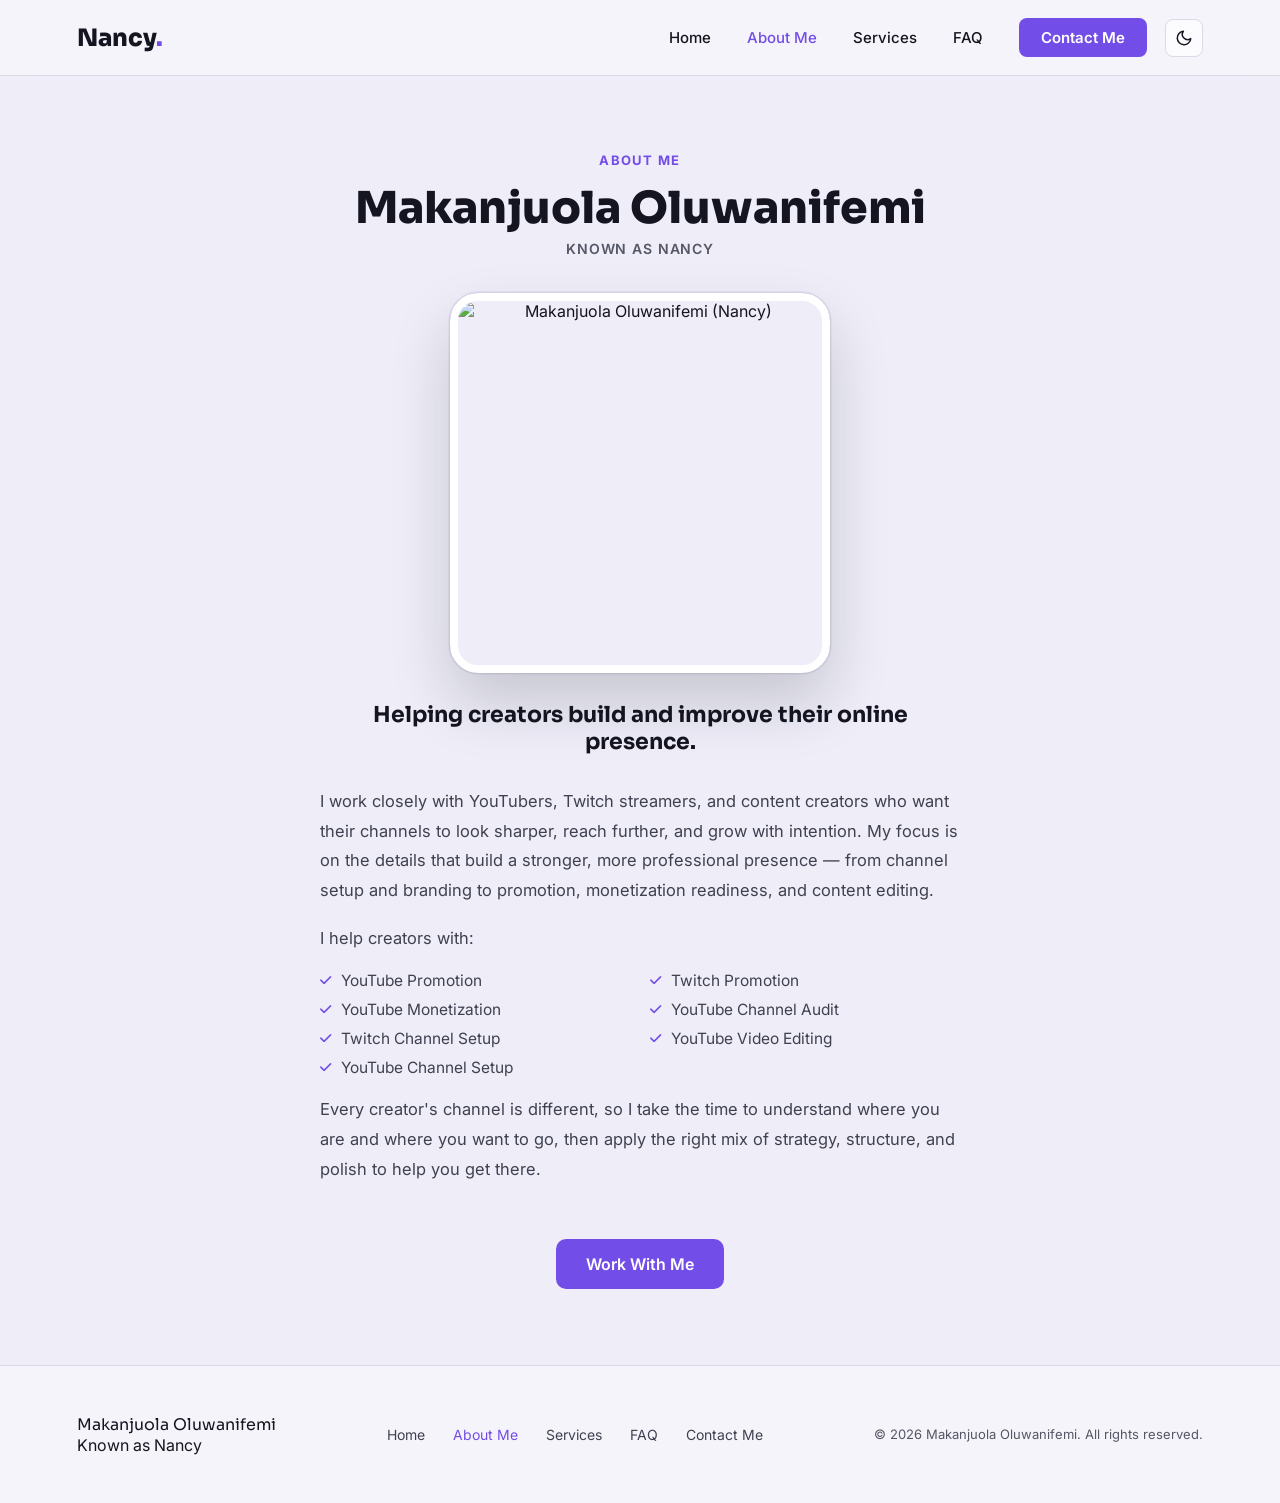
==== about.html @ aa745206 "Add files via upload" ====
<!DOCTYPE html>
<html lang="en">
<head>
<meta charset="utf-8">
<meta name="viewport" content="width=device-width, initial-scale=1">
<script>(function () {
  try {
    var t = localStorage.getItem("theme");
    if (t !== "light" && t !== "dark") {
      t = window.matchMedia("(prefers-color-scheme: dark)").matches ? "dark" : "light";
    }
    document.documentElement.setAttribute("data-site-theme", t);
  } catch (e) {}
})();</script>
<title>About Me — Makanjuola Oluwanifemi (Nancy)</title>
<link rel="icon" type="image/x-icon" href="assets/favicon/favicon.ico">
<link rel="icon" type="image/png" sizes="16x16" href="assets/favicon/favicon-16x16.png">
<link rel="icon" type="image/png" sizes="32x32" href="assets/favicon/favicon-32x32.png">
<link rel="apple-touch-icon" sizes="180x180" href="assets/favicon/apple-touch-icon.png">
<link rel="icon" type="image/png" sizes="192x192" href="assets/favicon/android-chrome-192x192.png">
<link rel="icon" type="image/png" sizes="512x512" href="assets/favicon/android-chrome-512x512.png">
<meta name="description" content="Makanjuola Oluwanifemi, known as Nancy, helps YouTubers, Twitch streamers, and content creators improve their online presence.">
<link rel="preconnect" href="https://fonts.googleapis.com">
<link rel="preconnect" href="https://fonts.gstatic.com" crossorigin>
<link href="https://fonts.googleapis.com/css2?family=Sora:wght@400;600;700;800&family=Inter:wght@400;500;600&display=swap" rel="stylesheet">
<link rel="stylesheet" href="https://cdnjs.cloudflare.com/ajax/libs/font-awesome/6.5.1/css/all.min.css" integrity="sha512-DTOQO9RWCH3ppGqcWaEA1BIZOC6xxalwEsw9c2QQeAIftl+Vegovlnee1c9QX4TctnWMn13TZye+giMm8e2LwA==" crossorigin="anonymous" referrerpolicy="no-referrer">
<link rel="stylesheet" href="style.css">
</head>
<body>

<!-- HEADER -->
<header class="site-header">
  <a href="index.html" class="brand">Nancy<span class="brand-dot">.</span></a>

  <div class="header-controls">
  <nav class="nav-desktop" aria-label="Primary">
    <a href="index.html">Home</a>
    <a href="about.html" aria-current="page">About Me</a>
    <a href="services.html">Services</a>
    <a href="faq.html">FAQ</a>
    <a href="contact.html" class="nav-cta">Contact Me</a>
  </nav>

    <button id="themeToggle" class="theme-toggle" type="button" aria-label="Switch to dark mode">
      <svg class="theme-icon-dark" viewBox="0 0 24 24" fill="none" stroke="currentColor" stroke-width="2" stroke-linecap="round" stroke-linejoin="round" aria-hidden="true"><path d="M21 12.79A9 9 0 1 1 11.21 3 7 7 0 0 0 21 12.79z"></path></svg>
      <svg class="theme-icon-light" viewBox="0 0 24 24" fill="none" stroke="currentColor" stroke-width="2" stroke-linecap="round" stroke-linejoin="round" aria-hidden="true"><circle cx="12" cy="12" r="5"></circle><line x1="12" y1="1" x2="12" y2="3"></line><line x1="12" y1="21" x2="12" y2="23"></line><line x1="4.22" y1="4.22" x2="5.64" y2="5.64"></line><line x1="18.36" y1="18.36" x2="19.78" y2="19.78"></line><line x1="1" y1="12" x2="3" y2="12"></line><line x1="21" y1="12" x2="23" y2="12"></line><line x1="4.22" y1="19.78" x2="5.64" y2="18.36"></line><line x1="18.36" y1="5.64" x2="19.78" y2="4.22"></line></svg>
    </button>

      <button id="menuToggle" class="menu-toggle" aria-label="Toggle menu" aria-expanded="false" aria-controls="mobileNav">
    <i class="fa-solid fa-bars" id="menuIcon" aria-hidden="true"></i>
  </button>
  </div>
</header>

<nav id="mobileNav" class="nav-mobile" aria-label="Mobile" hidden>
  <a href="index.html">Home</a>
  <a href="about.html" aria-current="page">About Me</a>
  <a href="services.html">Services</a>
  <a href="faq.html">FAQ</a>
  <a href="contact.html" class="mobile-contact">Contact Me</a>
</nav>

<main>
  <!-- ABOUT -->
  <section class="about-hero">
    <div class="about-hero-inner">
      <span class="section-kicker">About Me</span>
      <h1>Makanjuola Oluwanifemi</h1>
      <p class="about-alias">Known as Nancy</p>

      <div class="about-photo-frame">
        <div class="about-photo-pulse" aria-hidden="true"></div>
        <div class="about-portrait">
          <img src="assets/profile.jpg" alt="Makanjuola Oluwanifemi (Nancy)">
        </div>
      </div>

      <p class="about-tagline">Helping creators build and improve their online presence.</p>

      <div class="about-intro">
        <p>I work closely with YouTubers, Twitch streamers, and content creators who want their channels to look sharper, reach further, and grow with intention. My focus is on the details that build a stronger, more professional presence &mdash; from channel setup and branding to promotion, monetization readiness, and content editing.</p>
        <p>I help creators with:</p>
        <ul class="about-list">
          <li><i class="fa-solid fa-check" aria-hidden="true"></i> YouTube Promotion</li>
          <li><i class="fa-solid fa-check" aria-hidden="true"></i> Twitch Promotion</li>
          <li><i class="fa-solid fa-check" aria-hidden="true"></i> YouTube Monetization</li>
          <li><i class="fa-solid fa-check" aria-hidden="true"></i> YouTube Channel Audit</li>
          <li><i class="fa-solid fa-check" aria-hidden="true"></i> Twitch Channel Setup</li>
          <li><i class="fa-solid fa-check" aria-hidden="true"></i> YouTube Video Editing</li>
          <li><i class="fa-solid fa-check" aria-hidden="true"></i> YouTube Channel Setup</li>
        </ul>
        <p>Every creator's channel is different, so I take the time to understand where you are and where you want to go, then apply the right mix of strategy, structure, and polish to help you get there.</p>
      </div>

      <a href="contact.html" class="btn btn-primary">Work With Me</a>
    </div>
  </section>
</main>

<!-- FOOTER -->
<footer class="site-footer">
  <div>
    <div class="brand-name">Makanjuola Oluwanifemi</div>
    <div class="brand-alias">Known as Nancy</div>
  </div>
  <nav class="footer-nav" aria-label="Footer">
    <a href="index.html">Home</a>
    <a href="about.html" aria-current="page">About Me</a>
    <a href="services.html">Services</a>
    <a href="faq.html">FAQ</a>
    <a href="contact.html">Contact Me</a>
  </nav>
  <div class="copyright">&copy; 2026 Makanjuola Oluwanifemi. All rights reserved.</div>
</footer>

<script src="script.js"></script>
</body>
</html>
---- style.css ----
:root {
  --bg: oklch(97% 0.008 290);
  --bg-alt: oklch(95% 0.014 290);
  --card-bg: oklch(99% 0.004 290);
  --text: oklch(20% 0.025 280);
  --text-muted: oklch(46% 0.025 280);
  --text-muted-2: oklch(38% 0.025 280);
  --border: oklch(89% 0.018 285);
  --accent: oklch(55% 0.22 288);
  --accent-hover: oklch(46% 0.22 288);
  --accent-warm: oklch(62% 0.24 350);
  --eyebrow-bg: oklch(94% 0.045 288);
  --eyebrow-text: oklch(46% 0.19 288);
  --header-bg: oklch(97% 0.008 290 / 0.85);
  --photo-ring: oklch(100% 0 0);
  --num-faint: oklch(92% 0.012 260);
  color-scheme: light;
}

/* DARK MODE — same accent hues throughout (a mid-lightness accent reads
   fine against both light and dark surfaces), only the neutral
   surface/text tokens flip. The media query is the no-JS/system fallback;
   the [data-site-theme] rule below lets the toggle button override it either
   way. */
@media (prefers-color-scheme: dark) {
  :root:not([data-site-theme="light"]) {
    --bg: oklch(15% 0.018 280);
    --bg-alt: oklch(19% 0.02 280);
    --card-bg: oklch(21% 0.02 280);
    --text: oklch(95% 0.01 280);
    --text-muted: oklch(72% 0.018 280);
    --text-muted-2: oklch(65% 0.018 280);
    --border: oklch(32% 0.025 282);
    --eyebrow-bg: oklch(28% 0.06 288);
    --eyebrow-text: oklch(82% 0.13 288);
    --header-bg: oklch(13% 0.02 280 / 0.82);
    --photo-ring: oklch(27% 0.02 280);
    --num-faint: oklch(32% 0.02 280);
    color-scheme: dark;
  }
}
:root[data-site-theme="dark"] {
  --bg: oklch(15% 0.018 280);
  --bg-alt: oklch(19% 0.02 280);
  --card-bg: oklch(21% 0.02 280);
  --text: oklch(95% 0.01 280);
  --text-muted: oklch(72% 0.018 280);
  --text-muted-2: oklch(65% 0.018 280);
  --border: oklch(32% 0.025 282);
  --eyebrow-bg: oklch(28% 0.06 288);
  --eyebrow-text: oklch(82% 0.13 288);
  --header-bg: oklch(13% 0.02 280 / 0.82);
  --photo-ring: oklch(27% 0.02 280);
  --num-faint: oklch(32% 0.02 280);
  color-scheme: dark;
}

* { box-sizing: border-box; }

[hidden] { display: none !important; }

/* overflow-x lives on html, not body: setting it on body turns body into
   its own nested scroll container (a classic CSS quirk), which silently
   breaks position:sticky and 100vh for descendants. */
html { scroll-behavior: smooth; height: 100%; overflow-x: hidden; }

body {
  margin: 0;
  min-height: 100vh;
  display: flex;
  flex-direction: column;
  font-family: 'Inter', sans-serif;
  background: var(--bg);
  color: var(--text);
}

/* main grows to fill any leftover height so the footer below it sits flush
   against the bottom of the screen whenever a page's content is shorter
   than the viewport, and falls after the content normally otherwise. */
main { flex: 1 0 auto; }

h1, h2, h3, h4, .brand-name, .hero-card-title {
  font-family: 'Sora', sans-serif;
}

a { color: var(--accent); }
a:hover { color: var(--accent-hover); }

@keyframes fadeUp {
  from { opacity: 0; transform: translateY(16px); }
  to { opacity: 1; transform: translateY(0); }
}

/* HEADER */
.site-header {
  position: sticky;
  top: 0;
  z-index: 100;
  background: var(--header-bg);
  backdrop-filter: blur(10px);
  -webkit-backdrop-filter: blur(10px);
  border-bottom: 1px solid var(--border);
  display: flex;
  align-items: center;
  justify-content: space-between;
  padding: 18px 6vw;
}

.brand {
  font-family: 'Sora', sans-serif;
  font-weight: 800;
  font-size: 24px;
  text-decoration: none;
  color: var(--text);
}
.brand-dot { color: var(--accent); }

.nav-desktop { display: flex; gap: 36px; align-items: center; }
.nav-desktop a { text-decoration: none; color: var(--text); font-weight: 500; font-size: 15px; transition: color 0.2s; }
.nav-desktop a:hover { color: var(--accent); }
.nav-desktop a[aria-current="page"]:not(.nav-cta) { color: var(--accent); }
.nav-desktop .nav-cta {
  background: var(--accent);
  color: white;
  padding: 10px 22px;
  border-radius: 8px;
  font-weight: 600;
  transition: background 0.2s;
}
.nav-desktop .nav-cta:hover { background: var(--accent-hover); color: white; }
.nav-desktop .nav-cta[aria-current="page"] { background: var(--accent-hover); }

.header-controls { display: flex; align-items: center; gap: 18px; }

.theme-toggle {
  background: var(--card-bg);
  border: 1px solid var(--border);
  cursor: pointer;
  color: var(--text);
  width: 38px;
  height: 38px;
  min-width: 38px;
  border-radius: 8px;
  display: flex;
  align-items: center;
  justify-content: center;
  transition: background 0.2s ease, color 0.2s ease, border-color 0.2s ease;
}
.theme-toggle:hover { background: var(--bg-alt); color: var(--accent); border-color: var(--accent); }
.theme-toggle svg { width: 18px; height: 18px; }
.theme-icon-light { display: none; }
:root[data-site-theme="dark"] .theme-icon-dark { display: none; }
:root[data-site-theme="dark"] .theme-icon-light { display: block; }

.menu-toggle {
  display: none;
  background: none;
  border: none;
  font-size: 22px;
  cursor: pointer;
  color: var(--text);
  padding: 4px;
}

/* Full-screen mobile menu: fixed below the sticky header, own scroll,
   large touch-friendly links. [hidden] (set by script.js) removes it from
   layout entirely; no separate open/close animation is needed since
   toggling display is instant and avoids fixed-position transform bugs
   on iOS Safari. */
.nav-mobile {
  position: fixed;
  top: var(--header-h, 65px);
  left: 0;
  right: 0;
  bottom: 0;
  z-index: 90;
  display: flex;
  flex-direction: column;
  padding: 28px 7vw 40px;
  gap: 4px;
  background: var(--bg);
  overflow-y: auto;
  -webkit-overflow-scrolling: touch;
}
.nav-mobile a {
  text-decoration: none;
  color: var(--text);
  font-weight: 600;
  font-size: clamp(20px, 6vw, 24px);
  padding: 16px 4px;
  border-bottom: 1px solid var(--border);
  min-height: 44px;
  display: flex;
  align-items: center;
}
.nav-mobile .mobile-contact {
  color: white;
  background: var(--accent);
  border: none;
  border-radius: 10px;
  justify-content: center;
  margin-top: 20px;
  font-weight: 700;
}
.nav-mobile a[aria-current="page"]:not(.mobile-contact) { color: var(--accent); }

@media (max-width: 859px) {
  .nav-desktop { display: none; }
  .menu-toggle { display: flex; align-items: center; justify-content: center; min-width: 44px; min-height: 44px; }
  body.nav-open { overflow: hidden; }
}
@media (min-width: 860px) {
  .nav-mobile { display: none !important; }
}

/* HERO */
.hero {
  position: relative;
  padding: 90px max(6vw, calc((100% - 1280px) / 2)) 80px;
  display: flex;
  align-items: center;
  gap: 60px;
  flex-wrap: wrap;
  min-height: 70vh;
  overflow: hidden;
  background:
    radial-gradient(560px circle at 88% 8%, color-mix(in oklch, var(--accent) 14%, transparent), transparent 65%),
    radial-gradient(480px circle at 4% 92%, color-mix(in oklch, var(--accent-warm) 12%, transparent), transparent 65%);
}
.hero > * { position: relative; z-index: 1; }

.hero-copy { flex: 1 1 480px; animation: fadeUp 0.7s ease both; }

.eyebrow {
  display: inline-flex;
  align-items: center;
  gap: 8px;
  background: var(--eyebrow-bg);
  color: var(--eyebrow-text);
  padding: 8px 16px;
  border-radius: 999px;
  font-size: 13px;
  font-weight: 600;
  margin-bottom: 20px;
}
.eyebrow i { font-size: 8px; }

.hero-name {
  display: block;
  font-family: 'Sora', sans-serif;
  font-size: 22px;
  font-weight: 800;
  color: var(--text);
}
.hero-alias {
  display: block;
  font-size: 13px;
  font-weight: 600;
  letter-spacing: 0.06em;
  text-transform: uppercase;
  color: var(--text-muted);
  margin: 2px 0 20px;
}

.hero h1 {
  font-size: clamp(36px, 5vw, 58px);
  font-weight: 800;
  line-height: 1.1;
  margin: 0 0 22px;
}

.hero .lead {
  font-size: 18px;
  line-height: 1.7;
  color: var(--text-muted);
  max-width: 560px;
  margin: 0 0 36px;
}

.hero-ctas { display: flex; gap: 16px; flex-wrap: wrap; }

.btn {
  text-decoration: none;
  padding: 15px 30px;
  border-radius: 10px;
  font-weight: 600;
  font-size: 16px;
  display: inline-block;
  border: none;
  cursor: pointer;
  font-family: 'Inter', sans-serif;
  transition: transform 0.2s, box-shadow 0.2s, background 0.2s, border-color 0.2s;
}
.btn-primary { background: var(--accent); color: white; }
.btn-primary:hover { transform: translateY(-2px); box-shadow: 0 10px 24px color-mix(in oklch, var(--accent) 30%, transparent); background: var(--accent-hover); color: white; }
.btn-secondary { background: transparent; color: var(--text); border: 1.5px solid var(--border); }
.btn-secondary:hover { border-color: var(--accent); transform: translateY(-2px); }
.btn-block { width: 100%; }

.hero-visual { flex: 1 1 340px; display: flex; justify-content: center; animation: fadeUp 0.8s ease 0.1s both; }

/* Animated circular profile photo — a soft outward-pulsing ring plus a
   gentle float, reused (with a squarer radius) for the About Me photo. */
@keyframes floatY {
  0%, 100% { transform: translateY(0); }
  50% { transform: translateY(-12px); }
}
@keyframes ringPulse {
  0% { transform: scale(0.92); opacity: 0.9; }
  75%, 100% { transform: scale(1.18); opacity: 0; }
}

.hero-photo-frame {
  position: relative;
  width: 100%;
  max-width: 380px;
  aspect-ratio: 1;
  animation: floatY 6s ease-in-out infinite;
}
.hero-photo-pulse {
  position: absolute;
  inset: 0;
  border-radius: 50%;
  border: 2px solid var(--accent);
  animation: ringPulse 2.6s ease-out infinite;
}
.hero-photo {
  position: relative;
  width: 100%;
  height: 100%;
  border-radius: 50%;
  overflow: hidden;
  border: 6px solid var(--photo-ring);
  box-shadow: 0 30px 60px oklch(22% 0.015 260 / 0.18);
  background: linear-gradient(145deg, var(--accent), var(--accent-warm));
}
.hero-photo img { width: 100%; height: 100%; object-fit: cover; display: block; }

@media (prefers-reduced-motion: reduce) {
  .hero-photo-frame, .about-photo-frame { animation: none; }
  .hero-photo-pulse, .about-photo-pulse { display: none; }
}

/* GALLERY — small auto-scrolling image row, right after the hero. */
.gallery { padding: 0 0 20px; overflow: hidden; }

.gallery-marquee {
  overflow: hidden;
  -webkit-mask-image: linear-gradient(90deg, transparent, black 8%, black 92%, transparent);
  mask-image: linear-gradient(90deg, transparent, black 8%, black 92%, transparent);
}
.gallery-track {
  display: flex;
  width: max-content;
  animation: galleryScroll 14s linear infinite;
}
.gallery-marquee:hover .gallery-track { animation-play-state: paused; }

.gallery-group { display: flex; gap: 16px; padding-right: 16px; flex-shrink: 0; }

.gallery-tile {
  position: relative;
  width: 64px;
  height: 64px;
  border-radius: 12px;
  flex-shrink: 0;
  overflow: hidden;
  display: flex;
  align-items: center;
  justify-content: center;
  font-size: 20px;
  background: var(--card-bg);
  border: 1px solid var(--border);
  color: var(--accent);
  transition: transform 0.2s ease, box-shadow 0.2s ease;
}
.gallery-marquee:hover .gallery-tile { transform: none; }
.gallery-tile-img { width: 100%; height: 100%; object-fit: contain; padding: 6px; display: block; }

@keyframes galleryScroll {
  from { transform: translateX(0); }
  to { transform: translateX(-50%); }
}

@media (prefers-reduced-motion: reduce) {
  .gallery-track { animation: none; }
}

/* CREATOR RESULTS — animated stat cards, directly below the hero. */
.stats { padding: 80px 6vw 90px; }

.stats-grid {
  display: grid;
  grid-template-columns: repeat(auto-fit, minmax(240px, 1fr));
  gap: 24px;
  max-width: 1000px;
  margin: 0 auto 22px;
}
@media (max-width: 767px) {
  .stats-grid { grid-template-columns: 1fr; gap: 18px; }
}

.stat-card {
  position: relative;
  text-align: center;
  background: var(--card-bg);
  border: 1px solid var(--border);
  border-radius: 20px;
  padding: 44px 28px;
  overflow: hidden;
  transition: transform 0.25s ease, box-shadow 0.25s ease, border-color 0.25s ease;
}
.stat-card::before {
  content: "";
  position: absolute;
  inset: 0;
  background: linear-gradient(135deg, color-mix(in oklch, var(--accent) 6%, transparent), color-mix(in oklch, var(--accent-warm) 6%, transparent));
  opacity: 0;
  transition: opacity 0.25s ease;
}
.stat-card:hover {
  transform: translateY(-6px);
  box-shadow: 0 20px 40px oklch(22% 0.015 260 / 0.12);
  border-color: color-mix(in oklch, var(--accent) 35%, transparent);
}
.stat-card:hover::before { opacity: 1; }

.stat-icon {
  position: relative;
  width: 56px;
  height: 56px;
  margin: 0 auto 20px;
  border-radius: 14px;
  display: flex;
  align-items: center;
  justify-content: center;
  background: linear-gradient(135deg, var(--accent), var(--accent-warm));
  color: white;
  font-size: 22px;
}

.stat-value {
  position: relative;
  font-family: 'Sora', sans-serif;
  font-size: clamp(32px, 4vw, 44px);
  font-weight: 800;
  line-height: 1.1;
  margin-bottom: 8px;
  font-variant-numeric: tabular-nums;
  background: linear-gradient(135deg, var(--accent), var(--accent-warm));
  -webkit-background-clip: text;
  background-clip: text;
  -webkit-text-fill-color: transparent;
  color: transparent;
}

.stat-label { position: relative; font-size: 15px; font-weight: 600; color: var(--text-muted); }

.stats-disclaimer {
  text-align: center;
  font-size: 12.5px;
  font-style: italic;
  color: var(--text-muted);
  max-width: 480px;
  margin: 0 auto;
}

@media (prefers-reduced-motion: reduce) {
  .stat-card, .stat-card::before { transition: none; }
}

/* ABOUT — a single centered composition (kicker, name, alias, a large
   portrait, intro copy, CTA) so the photo reads as the page's main
   visual element rather than sitting in a two-column layout. */
.about-hero {
  padding: 90px 6vw 100px;
  background: var(--bg-alt);
  display: flex;
  justify-content: center;
}

.about-hero-inner {
  max-width: 640px;
  width: 100%;
  display: flex;
  flex-direction: column;
  align-items: center;
  text-align: center;
}

.section-kicker {
  font-size: 13px;
  font-weight: 700;
  letter-spacing: 0.1em;
  text-transform: uppercase;
  color: var(--accent);
}

.about-hero-inner h1 {
  font-size: clamp(30px, 4vw, 44px);
  font-weight: 800;
  margin: 12px 0 4px;
}
.about-alias {
  font-size: 14px;
  font-weight: 600;
  letter-spacing: 0.06em;
  text-transform: uppercase;
  color: var(--text-muted);
  margin: 0 0 36px;
}

.about-photo-frame {
  position: relative;
  width: 100%;
  max-width: 380px;
  aspect-ratio: 1;
  margin: 0 auto 28px;
  animation: floatY 6s ease-in-out infinite;
}
.about-photo-pulse {
  position: absolute;
  inset: 0;
  border-radius: 28px;
  border: 2px solid var(--accent);
  animation: ringPulse 2.6s ease-out infinite;
}
.about-portrait {
  position: relative;
  width: 100%;
  height: 100%;
  border-radius: 28px;
  overflow: hidden;
  border: 8px solid var(--photo-ring);
  box-shadow: 0 30px 60px oklch(22% 0.015 260 / 0.18), 0 0 0 1.5px var(--border);
}
.about-portrait img { width: 100%; height: 100%; object-fit: cover; display: block; }

.about-tagline {
  font-family: 'Sora', sans-serif;
  font-size: clamp(18px, 2.2vw, 22px);
  font-weight: 700;
  margin: 0 0 32px;
}

.about-intro { text-align: left; margin-bottom: 36px; }
.about-intro p {
  font-size: 16.5px;
  line-height: 1.8;
  color: var(--text-muted-2);
  margin: 0 0 18px;
}

.about-list {
  list-style: none;
  padding: 0;
  margin: 0 0 18px;
  display: grid;
  grid-template-columns: repeat(auto-fit, minmax(220px, 1fr));
  gap: 10px 20px;
}
.about-list li {
  display: flex;
  align-items: center;
  gap: 10px;
  font-size: 15.5px;
  color: var(--text-muted-2);
}
.about-list i { color: var(--accent); font-size: 13px; flex-shrink: 0; }

/* SECTION HEAD (shared) */
.section-head { text-align: center; max-width: 640px; margin: 0 auto 56px; }
.section-head h2 {
  font-size: clamp(28px, 3.5vw, 38px);
  font-weight: 800;
  margin: 12px 0 16px;
}
.section-head p { font-size: 16px; color: var(--text-muted); line-height: 1.7; }

/* CTA BANNERS */
.cta-banner { padding: 80px 6vw; text-align: center; }
.cta-banner h2 { font-family: 'Sora', sans-serif; font-size: clamp(26px, 3.5vw, 36px); font-weight: 800; margin: 0 0 14px; }
.cta-banner p { font-size: 16px; line-height: 1.7; color: var(--text-muted); max-width: 560px; margin: 0 auto 28px; }
.cta-banner-alt { background: var(--bg-alt); }

.cta-banner-gradient {
  background: linear-gradient(135deg, var(--accent), var(--accent-warm));
}
.cta-banner-gradient h2 { color: white; }
.cta-banner-gradient p { color: oklch(97% 0.006 75 / 0.9); }
.cta-banner-gradient .btn-primary { background: white; color: var(--accent); }
.cta-banner-gradient .btn-primary:hover { background: oklch(96% 0.006 75); color: var(--accent-hover); box-shadow: 0 10px 24px oklch(15% 0 0 / 0.25); }

/* FEATURED SERVICES (home page) — gaming-style glow/gradient-border cards. */
.home-services { padding: 20px 6vw 100px; }

.gcard-grid {
  display: grid;
  grid-template-columns: repeat(3, 1fr);
  gap: 24px;
  max-width: 1200px;
  margin: 0 auto;
}
@media (max-width: 1024px) {
  .gcard-grid { grid-template-columns: repeat(2, 1fr); gap: 20px; }
}
@media (max-width: 767px) {
  .gcard-grid { grid-template-columns: 1fr; gap: 18px; }
}

.gcard {
  position: relative;
  background: var(--card-bg);
  border-radius: 18px;
  padding: 32px 26px;
  display: flex;
  flex-direction: column;
  gap: 14px;
  border: 1.5px solid transparent;
  background-clip: padding-box;
  transition: transform 0.25s ease, box-shadow 0.25s ease;
}
.gcard::before {
  content: "";
  position: absolute;
  inset: 0;
  border-radius: 18px;
  padding: 1.5px;
  background: linear-gradient(135deg, var(--accent), var(--accent-warm));
  -webkit-mask: linear-gradient(#fff 0 0) content-box, linear-gradient(#fff 0 0);
  -webkit-mask-composite: xor;
  mask-composite: exclude;
  opacity: 0.35;
  transition: opacity 0.25s ease;
  pointer-events: none;
}
.gcard:hover {
  transform: translateY(-6px);
  box-shadow: 0 20px 45px color-mix(in oklch, var(--accent) 18%, transparent);
}
.gcard:hover::before { opacity: 1; }

.gcard-icon {
  width: 52px;
  height: 52px;
  border-radius: 13px;
  display: flex;
  align-items: center;
  justify-content: center;
  background: linear-gradient(135deg, var(--accent), var(--accent-warm));
  color: white;
  font-size: 21px;
}
.gcard h3 { font-size: 18px; font-weight: 700; margin: 0; }
.gcard p { font-size: 14px; line-height: 1.6; color: var(--text-muted); margin: 0; flex-grow: 1; }

/* SERVICES */
.services { padding: 100px 6vw; }

.services-grid {
  display: grid;
  grid-template-columns: repeat(3, 1fr);
  gap: 24px;
  max-width: 1200px;
  margin: 0 auto;
}
@media (max-width: 1024px) {
  .services-grid { grid-template-columns: repeat(2, 1fr); gap: 20px; }
}
@media (max-width: 767px) {
  .services-grid { grid-template-columns: 1fr; gap: 18px; }
}

.service-card {
  background: var(--card-bg);
  border: 1px solid var(--border);
  border-radius: 16px;
  padding: 32px 28px;
  display: flex;
  flex-direction: column;
  gap: 16px;
  transition: transform 0.25s ease, box-shadow 0.25s ease, border-color 0.25s ease;
}
.service-card:hover {
  transform: translateY(-6px);
  box-shadow: 0 20px 40px oklch(22% 0.015 260 / 0.1);
  border-color: color-mix(in oklch, var(--accent) 40%, transparent);
}

.service-card-top { display: flex; align-items: center; justify-content: space-between; }

.service-icon {
  width: 54px;
  height: 54px;
  border-radius: 14px;
  display: flex;
  align-items: center;
  justify-content: center;
}
.service-icon i { font-size: 22px; }

.service-num { font-size: 26px; font-weight: 800; color: var(--num-faint); }

.service-card h3 { font-size: 19px; font-weight: 700; margin: 0; }
.service-card p { font-size: 14.5px; line-height: 1.65; color: var(--text-muted); margin: 0; flex-grow: 1; }

/* PRICING */
.pricing { padding: 100px 6vw; background: var(--bg-alt); }

/* Desktop: 4 across. Tablet: 2 per row. Mobile: 1 per row — explicit
   breakpoints rather than auto-fit, since the layout needs to hold
   exactly 4/2/1 columns rather than however many happen to fit. */
.pricing-grid-4 {
  display: grid;
  grid-template-columns: repeat(4, 1fr);
  gap: 24px;
  max-width: 1240px;
  margin: 0 auto;
  align-items: stretch;
}
@media (max-width: 1024px) {
  .pricing-grid-4 { grid-template-columns: repeat(2, 1fr); }
}
@media (max-width: 767px) {
  .pricing-grid-4 { grid-template-columns: 1fr; }
}

.pricing-grid-3 {
  display: grid;
  grid-template-columns: repeat(3, 1fr);
  gap: 24px;
  max-width: 1000px;
  margin: 0 auto;
  align-items: stretch;
}
@media (max-width: 1024px) {
  .pricing-grid-3 { grid-template-columns: repeat(2, 1fr); }
}
@media (max-width: 767px) {
  .pricing-grid-3 { grid-template-columns: 1fr; }
}

.price-best-for {
  font-size: 13px;
  font-style: italic;
  color: var(--text-muted);
  margin: -14px 0 22px;
}

.price-card {
  position: relative;
  display: flex;
  flex-direction: column;
  text-align: center;
  background: var(--card-bg);
  border: 1px solid var(--border);
  border-radius: 18px;
  padding: 40px 26px 32px;
  transition: transform 0.25s ease, box-shadow 0.25s ease, border-color 0.25s ease;
}
.price-card:not(.price-card-featured):hover {
  transform: translateY(-6px);
  box-shadow: 0 20px 40px oklch(22% 0.015 260 / 0.12);
  border-color: color-mix(in oklch, var(--accent) 35%, transparent);
}

.price-card-featured {
  border: 2px solid var(--accent);
  box-shadow: 0 20px 45px color-mix(in oklch, var(--accent) 20%, transparent);
}
@media (min-width: 768px) {
  .price-card-featured { transform: scale(1.05); }
  .price-card-featured:hover { transform: scale(1.05) translateY(-6px); box-shadow: 0 26px 54px color-mix(in oklch, var(--accent) 28%, transparent); }
}

.price-badge {
  position: absolute;
  top: -15px;
  left: 50%;
  transform: translateX(-50%);
  display: inline-flex;
  align-items: center;
  gap: 6px;
  background: var(--accent);
  color: white;
  font-size: 12px;
  font-weight: 700;
  letter-spacing: 0.05em;
  text-transform: uppercase;
  padding: 7px 16px;
  border-radius: 999px;
  white-space: nowrap;
}
.price-badge i { font-size: 11px; }

.price-card h3 { font-family: 'Sora', sans-serif; font-size: 19px; font-weight: 700; margin: 0 0 10px; }
.price-amount { font-family: 'Sora', sans-serif; font-size: 36px; font-weight: 800; color: var(--accent); margin: 0 0 24px; }
.price-amount-text { font-size: 24px; }

.price-features {
  list-style: none;
  padding: 0;
  margin: 0 0 30px;
  display: flex;
  flex-direction: column;
  gap: 12px;
  text-align: left;
  flex-grow: 1;
}
.price-features li {
  position: relative;
  padding-left: 24px;
  font-size: 14px;
  line-height: 1.5;
  color: var(--text-muted-2);
}
.price-features li::before {
  content: "\f00c";
  font-family: "Font Awesome 6 Free";
  font-weight: 900;
  color: var(--accent);
  position: absolute;
  left: 0;
  top: 1px;
  font-size: 12px;
}

/* FAQ — accordion, only one answer open at a time. The answer wrapper
   animates via grid-template-rows 0fr -> 1fr, a CSS-only technique for
   smoothly transitioning to/from an auto-height content block. */
.faq { padding: 100px 6vw; max-width: 780px; margin: 0 auto; }

.faq-list { display: flex; flex-direction: column; gap: 14px; }

.faq-item {
  background: var(--card-bg);
  border: 1px solid var(--border);
  border-radius: 14px;
  overflow: hidden;
}

.faq-question {
  width: 100%;
  display: flex;
  align-items: center;
  justify-content: space-between;
  gap: 16px;
  padding: 20px 24px;
  background: none;
  border: none;
  cursor: pointer;
  font-family: 'Inter', sans-serif;
  font-size: 15.5px;
  font-weight: 600;
  color: var(--text);
  text-align: left;
}
.faq-question i { font-size: 13px; color: var(--text-muted); flex-shrink: 0; transition: transform 0.25s ease; }
.faq-question[aria-expanded="true"] i { transform: rotate(180deg); color: var(--accent); }

.faq-answer-wrap {
  display: grid;
  grid-template-rows: 0fr;
  transition: grid-template-rows 0.3s ease;
}
.faq-answer-wrap.open { grid-template-rows: 1fr; }
.faq-answer-inner { overflow: hidden; }
.faq-answer-inner p { margin: 0; padding: 0 24px 20px; font-size: 14.5px; line-height: 1.7; color: var(--text-muted-2); }

@media (prefers-reduced-motion: reduce) {
  .faq-answer-wrap { transition: none; }
}

/* LEARN MORE (per-service placeholder page) */
.learn-more { padding: 100px 6vw; max-width: 700px; margin: 0 auto; text-align: center; }

.back-link {
  display: inline-flex;
  align-items: center;
  gap: 8px;
  text-decoration: none;
  color: var(--text-muted);
  font-size: 14px;
  font-weight: 600;
  margin-bottom: 36px;
}
.back-link:hover { color: var(--accent); }

.lm-icon {
  width: 64px;
  height: 64px;
  margin: 0 auto 20px;
  border-radius: 16px;
  display: flex;
  align-items: center;
  justify-content: center;
  background: linear-gradient(135deg, var(--accent), var(--accent-warm));
  color: white;
  font-size: 26px;
}

.learn-more h1 { font-size: clamp(28px, 4vw, 40px); font-weight: 800; margin: 12px 0 20px; }
.learn-more p { font-size: 17px; line-height: 1.8; color: var(--text-muted-2); margin: 0 0 36px; }

.lm-ctas { display: flex; gap: 16px; flex-wrap: wrap; justify-content: center; }

/* CONTACT */
.contact { padding: 100px max(6vw, calc((100% - 1280px) / 2)); display: flex; gap: 60px; flex-wrap: wrap; }

.contact-intro { flex: 1 1 340px; }
.contact-intro h1 { font-size: clamp(28px, 3.5vw, 38px); font-weight: 800; margin: 12px 0 16px; }
.contact-intro p { font-size: 16px; line-height: 1.7; color: var(--text-muted); max-width: 420px; margin: 0 0 28px; }

.contact-identity {
  display: inline-flex;
  flex-direction: column;
  gap: 2px;
  padding: 16px 20px;
  background: var(--card-bg);
  border: 1px solid var(--border);
  border-radius: 12px;
}

.contact-platforms { margin-top: 28px; }
.contact-platforms-label {
  display: block;
  font-size: 13px;
  font-weight: 700;
  letter-spacing: 0.08em;
  text-transform: uppercase;
  color: var(--text-muted);
  margin-bottom: 12px;
}
.contact-platform-links { display: flex; gap: 10px; flex-wrap: wrap; }
.platform-link {
  display: inline-flex;
  align-items: center;
  gap: 8px;
  padding: 10px 18px;
  border-radius: 8px;
  border: 1px solid var(--border);
  background: var(--card-bg);
  color: var(--text);
  text-decoration: none;
  font-size: 14px;
  font-weight: 600;
  transition: border-color 0.2s ease, color 0.2s ease, transform 0.2s ease;
}
.platform-link:hover { border-color: var(--accent); color: var(--accent); transform: translateY(-2px); }
.platform-link i { color: var(--accent); font-size: 13px; }

.contact-form-wrap { flex: 1 1 420px; }

.contact-success {
  background: color-mix(in oklch, var(--accent) 8%, transparent);
  border: 1px solid color-mix(in oklch, var(--accent) 30%, transparent);
  border-radius: 14px;
  padding: 36px;
  text-align: center;
}
.contact-success i { font-size: 32px; color: var(--accent); margin-bottom: 12px; }
.contact-success h3 { margin: 0 0 8px; }
.contact-success p { color: var(--text-muted); margin: 0; }

.contact-form {
  display: flex;
  flex-direction: column;
  gap: 18px;
  background: var(--card-bg);
  border: 1px solid var(--border);
  border-radius: 16px;
  padding: 32px;
}

.field { display: flex; flex-direction: column; gap: 6px; }
.field label { font-size: 14px; font-weight: 600; }
.field input, .field select, .field textarea {
  padding: 12px 14px;
  border: 1px solid var(--border);
  border-radius: 8px;
  font-size: 15px;
  font-family: 'Inter', sans-serif;
  background: var(--card-bg);
  color: var(--text);
}
.field textarea { resize: vertical; }

/* FOOTER */
.site-footer {
  flex-shrink: 0;
  padding: 48px 6vw;
  background: var(--bg);
  border-top: 1px solid var(--border);
  display: flex;
  justify-content: space-between;
  flex-wrap: wrap;
  gap: 24px;
  align-items: center;
}

.footer-nav { display: flex; gap: 28px; flex-wrap: wrap; }
.footer-nav a { text-decoration: none; color: var(--text-muted-2); font-size: 14px; transition: color 0.2s; }
.footer-nav a:hover { color: var(--accent); }
.footer-nav a[aria-current="page"] { color: var(--accent); }

.copyright { font-size: 13px; color: var(--text-muted); }

/* Every main section plays this fade-in once on load. */
.about-hero, .stats, .services, .pricing, .faq, .contact, .cta-banner, .home-services, .learn-more {
  animation: fadeUp 0.5s ease both;
}

@media (prefers-reduced-motion: reduce) {
  html { scroll-behavior: auto; }
  .hero-copy, .hero-visual, .about-hero, .stats, .services, .pricing, .faq, .contact, .cta-banner, .home-services, .learn-more {
    animation: none !important;
    opacity: 1;
    transform: none;
  }
}

/* RESPONSIVE — laptop: same layouts as desktop, slightly tighter spacing. */
@media (max-width: 1439px) and (min-width: 1025px) {
  .hero { padding-top: 72px; padding-bottom: 64px; min-height: auto; }
  .about-hero, .services, .pricing, .contact, .learn-more { padding-top: 76px; padding-bottom: 76px; }
  .stats { padding-top: 64px; padding-bottom: 72px; }
  .home-services { padding-bottom: 80px; }
  .cta-banner { padding-top: 64px; padding-bottom: 64px; }
}

/* RESPONSIVE — tablet: 2-column grids already handled per-grid above;
   trim outer spacing so nothing feels overly airy on a narrower canvas. */
@media (max-width: 1024px) and (min-width: 768px) {
  .hero { padding-top: 64px; padding-bottom: 56px; min-height: auto; gap: 44px; }
  .about-hero, .services, .pricing, .contact, .learn-more { padding-top: 64px; padding-bottom: 64px; }
  .stats { padding-top: 56px; padding-bottom: 64px; }
  .cta-banner { padding-top: 56px; padding-bottom: 56px; }
}

/* RESPONSIVE — mobile: comfortably sized, full-width, well-spaced CTAs so
   two adjacent buttons never sit close enough for an accidental tap. */
@media (max-width: 767px) {
  .hero-ctas, .lm-ctas { flex-direction: column; align-items: stretch; gap: 14px; }
  .hero-ctas .btn, .lm-ctas .btn, .cta-banner .btn { width: 100%; text-align: center; }
}
@media (max-width: 480px) {
  .services, .pricing, .faq, .contact, .about-hero, .home-services, .stats, .learn-more { padding-left: 5vw; padding-right: 5vw; }
  .price-card { padding-left: 20px; padding-right: 20px; }
}

/* RESPONSIVE — footer stacks vertically and left-aligns once it can no
   longer fit brand / nav / copyright on one comfortable row. */
@media (max-width: 600px) {
  .site-footer { flex-direction: column; align-items: flex-start; gap: 22px; }
  .footer-nav { flex-direction: column; gap: 14px; }
}
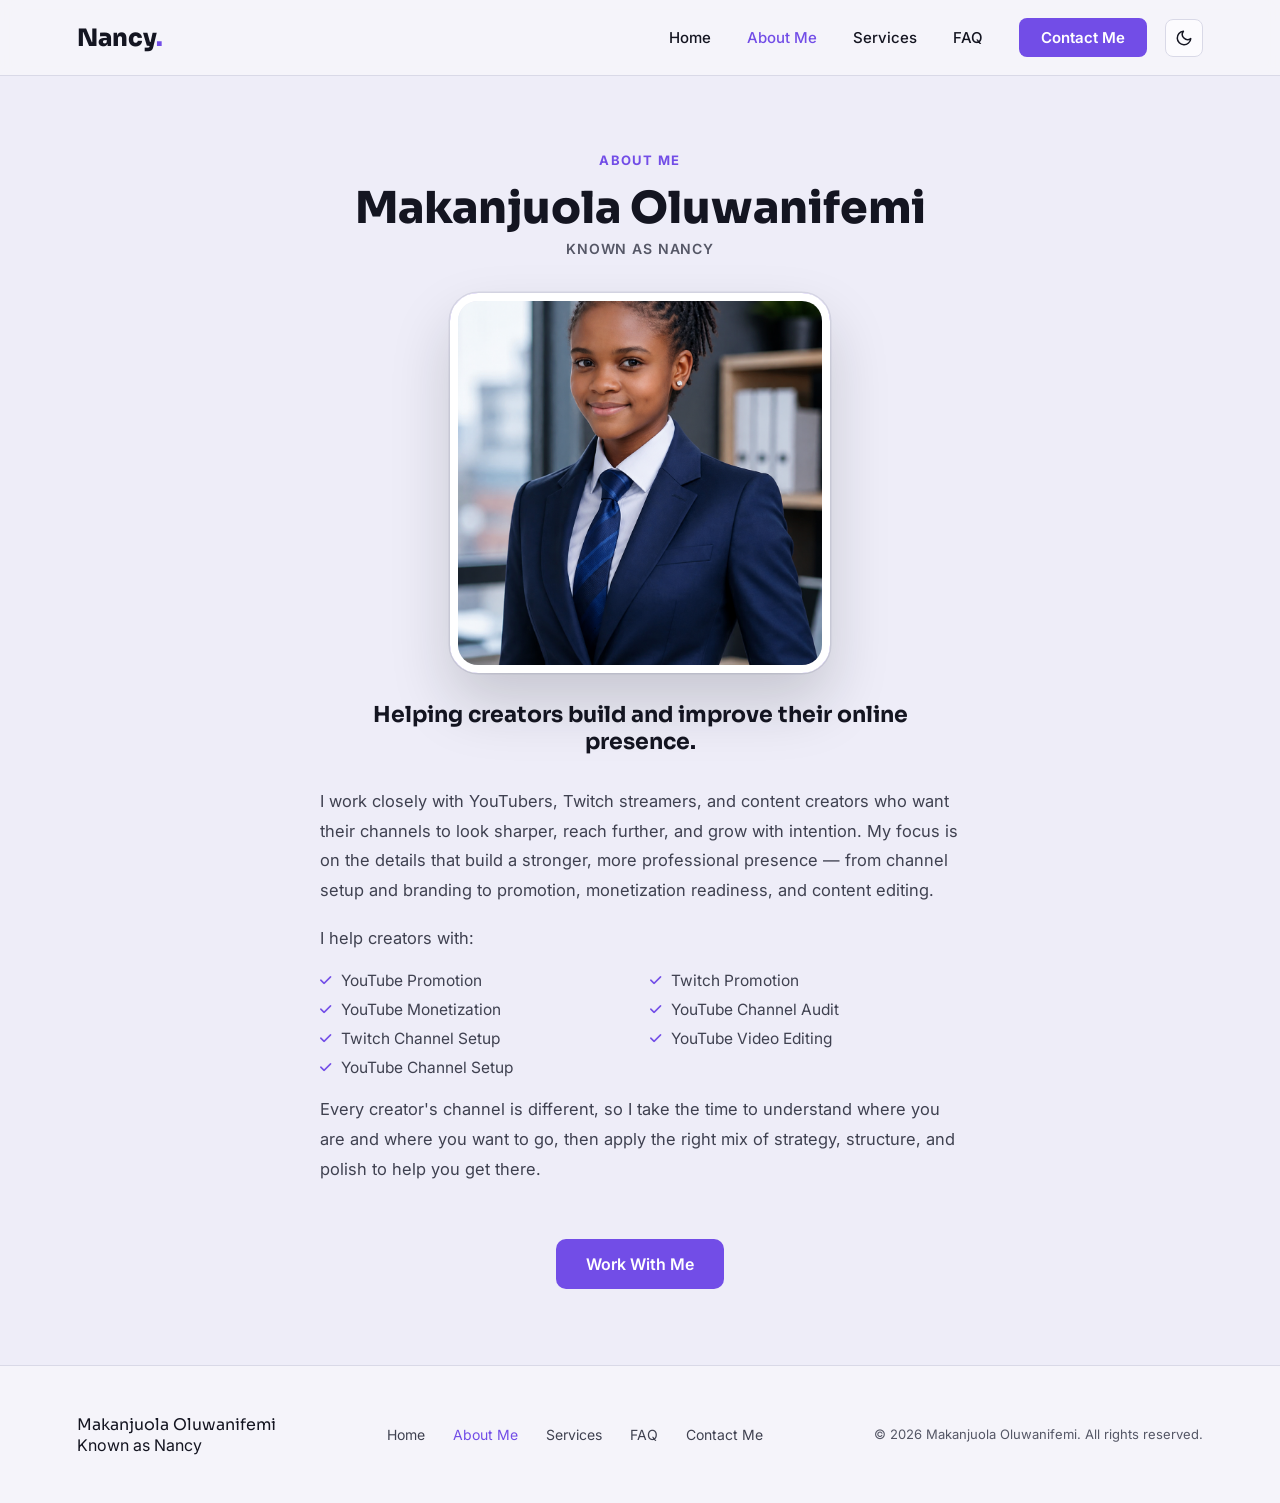
==== commit ff7d1e00: "Update about.html" ====
--- a/about.html
+++ b/about.html
@@ -71,7 +71,7 @@
       <div class="about-photo-frame">
         <div class="about-photo-pulse" aria-hidden="true"></div>
         <div class="about-portrait">
-          <img src="assets/profile.jpg" alt="Makanjuola Oluwanifemi (Nancy)">
+          <img src="assets/images/profile.jpg" alt="Makanjuola Oluwanifemi (Nancy)">
         </div>
       </div>
 
